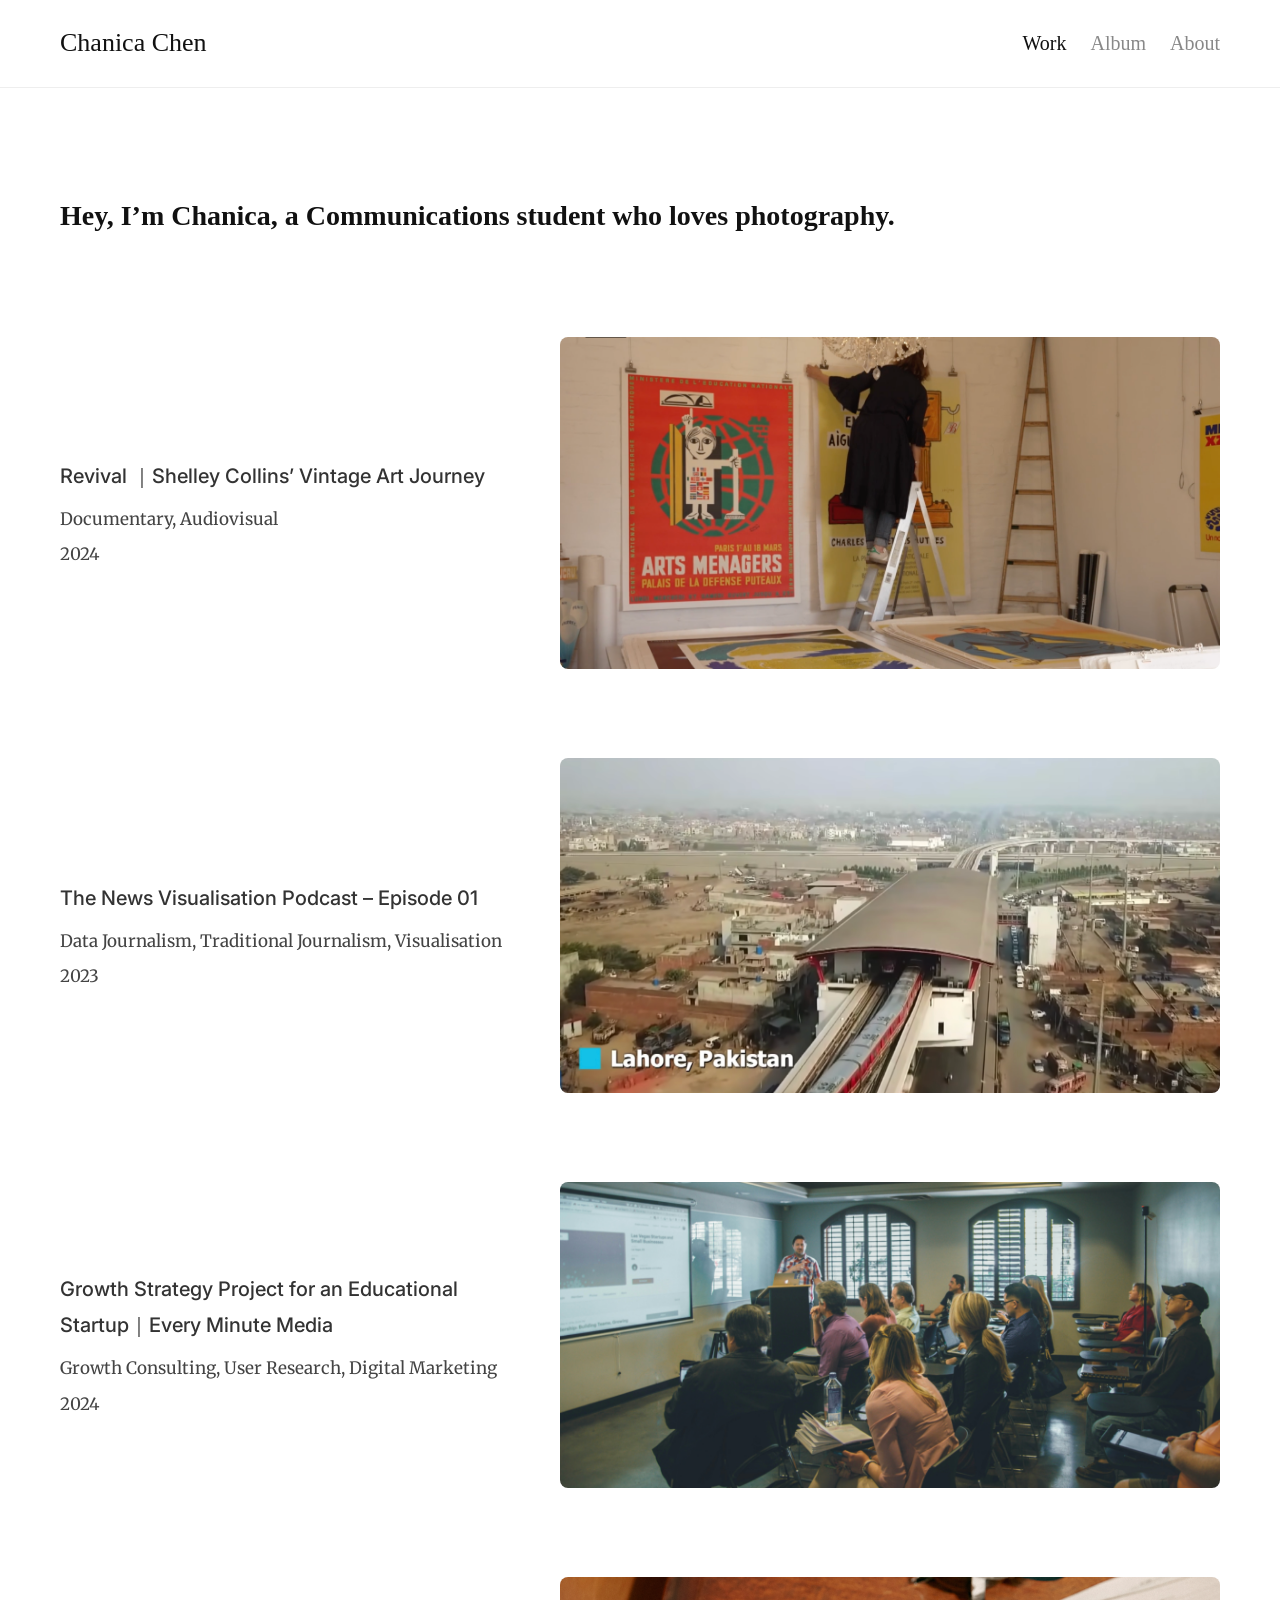
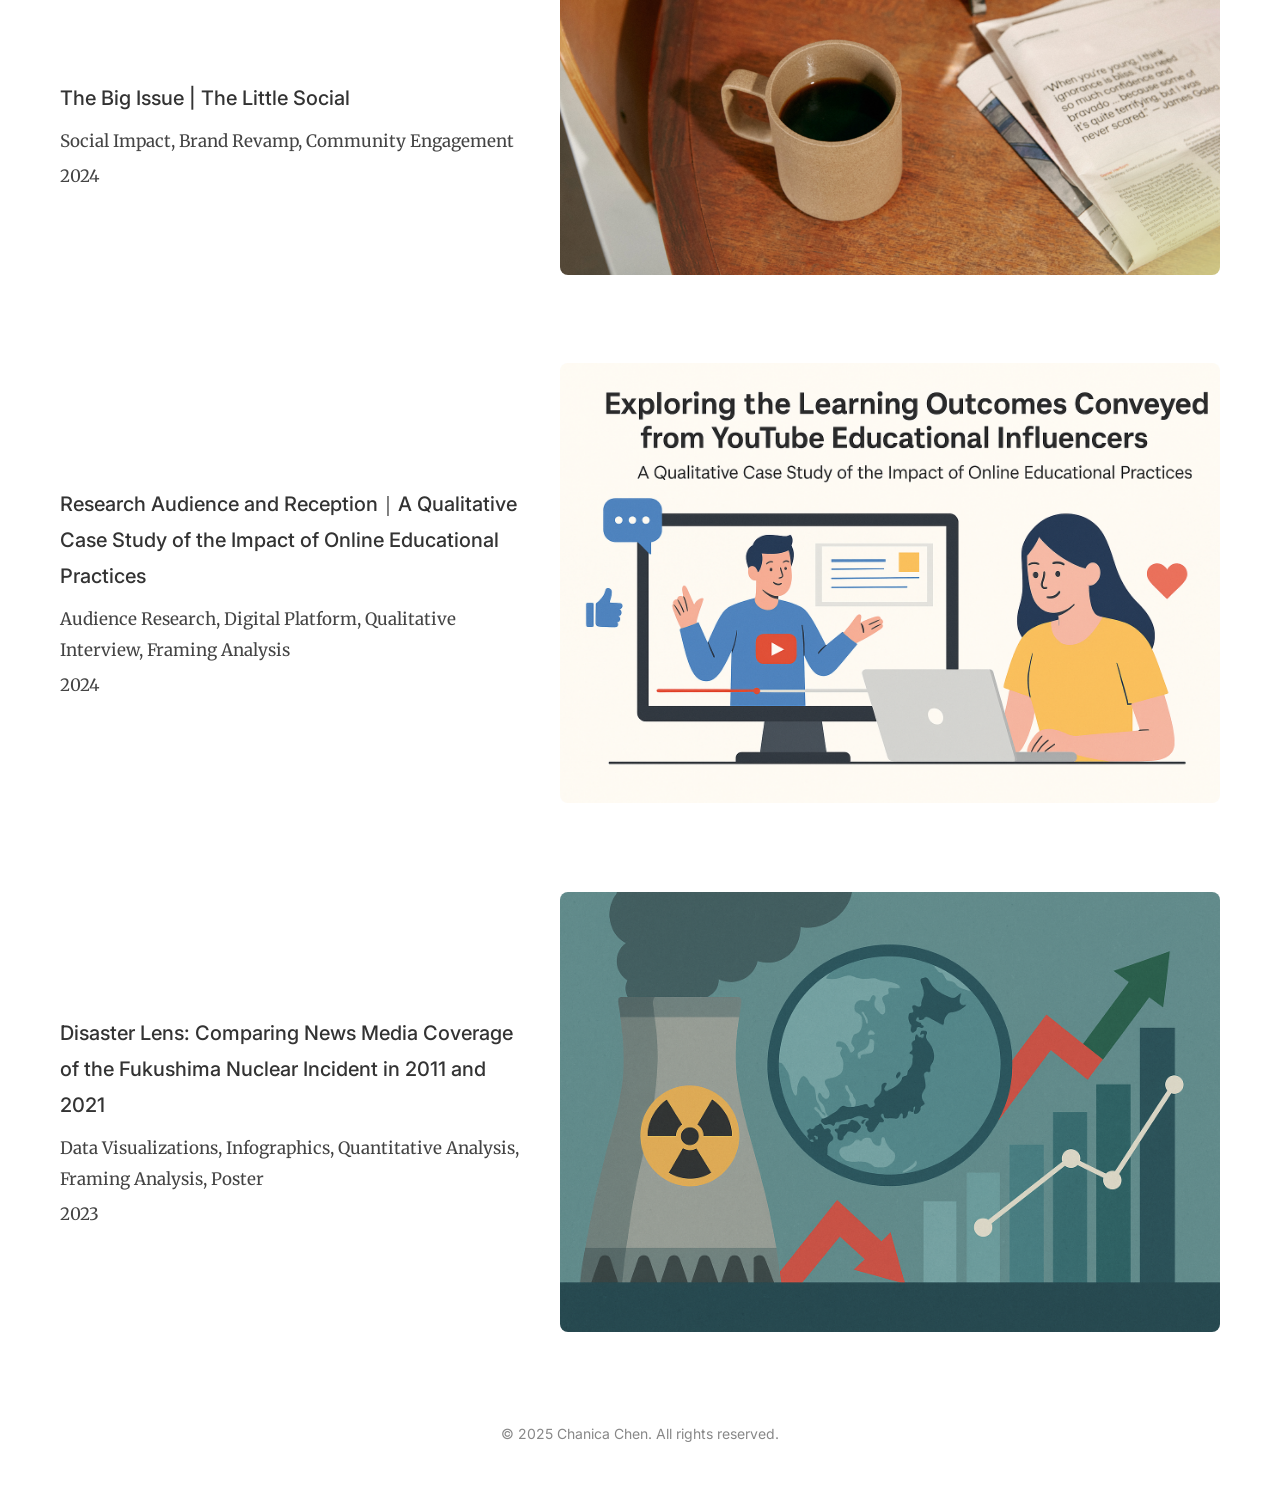
==== index.html @ d1aa795c "chanicachen" ====
<!DOCTYPE html>
<html lang="en">
<head>
  <meta charset="UTF-8" />
  <meta name="viewport" content="width=device-width, initial-scale=1.0" />
  <title>Chanica Chen – Portfolio</title>
  <link href="https://fonts.googleapis.com/css2?family=Inter:wght@400;500;600;700&family=Kranky&family=Merriweather:ital,wght@0,400;0,700;1,400&family=Bubblegum+Sans&display=swap" rel="stylesheet" />
  <style>
    body { font-family: 'Merriweather', serif; margin: 0; background: #fff; color: #111; line-height: 1.8; }
    header { font-family: 'Kranky', cursive; display: flex; justify-content: space-between; align-items: center; padding: 20px 60px; border-bottom: 1px solid #eee; }
    .site-title { font-size: 26px; font-weight: 400; text-decoration: none; color: #111; font-family: 'Kranky', cursive; }
    nav a { margin-left: 20px; text-decoration: none; font-family: 'Kranky', cursive; font-size: 20px; color: #888; transition: color 0.2s ease; }
    nav a:hover, nav a.active { color: #111; }
    .intro { padding: 80px 60px 40px; max-width: 1200px; margin: auto; font-family: 'Inter', sans-serif; text-align: left; }
    .intro h1 { font-size: 28px; margin-bottom: 16px; font-family: 'Kranky', cursive; }
    .intro .contact { font-size: 16px; color: #aaa; margin-top: 8px; font-family: 'Inter', sans-serif; }
    .intro .contact a { color: #0070f3; text-decoration: none; }
    .intro .contact a:hover { text-decoration: underline; }
    .project { display: flex; flex-wrap: wrap; align-items: center; justify-content: space-between; padding: 40px 60px; max-width: 1200px; margin: auto; gap: 40px; }
    .project-text { flex: 1 1 400px; }
    .project-text a { text-decoration: none; }
    .project-text a:hover { text-decoration: none; }
    .project-image { flex: 1 1 600px; }
    .project-image img { width: 100%; height: auto; border-radius: 8px; }
    .project h2 { font-size: 20px; font-weight: 500; color: #333; margin-bottom: 10px; font-family: 'Inter', sans-serif; transition: color 0.2s ease; }
    .project a:hover h2 { color: #0070f3; }
    .project p { font-size: 17px; margin: 5px 0; color: #444; }
    footer { text-align: center; padding: 40px 20px; color: #888; font-size: 14px; font-family: 'Inter', sans-serif; }
  </style>
</head>
<body>
<header>
  <a class="site-title" href="index.html">Chanica Chen</a>
  <nav>
    <a href="index.html" class="active">Work</a>
    <a href="album.html">Album</a>
    <a href="about.html">About</a>
  </nav>
</header>

  <section class="intro">
    <h1 title="Hey, I’m Chanica, a Communications student who loves photography.">Hey, I’m Chanica, a Communications student who loves photography.</h1>

  </section>

  <!-- Project 1 -->
  <section class="project">
    <div class="project-text">
      <a href="project1.html">
        <h2 title="Revival ｜Shelley Collins’ Vintage Art Journey">Revival ｜Shelley Collins’ Vintage Art Journey</h2>
      </a>
      <p>Documentary, Audiovisual</p>
      <p>2024</p>
    </div>
    <div class="project-image">
      <a href="project1.html">
        <img src="images/revival-project.png" alt="Revival Project Image" />
      </a>
    </div>
  </section>

  <!-- Project 2 -->
  <section class="project">
    <div class="project-text">
      <a href="project2-podcast.html">
        <h2 title="The News Visualisation Podcast – Episode 01">The News Visualisation Podcast – Episode 01</h2>
      </a>
      <p>Data Journalism, Traditional Journalism, Visualisation</p>
      <p>2023</p>
    </div>
    <div class="project-image">
      <a href="project2-podcast.html">
        <img src="images/podcast-thumbnail.png" alt="Podcast Project Image" />
      </a>
    </div>
  </section>

  <!-- Project 3 -->
  <section class="project">
    <div class="project-text">
      <a href="project3-growth-strategy.html">
        <h2 title="Growth Strategy Project for an Educational Startup｜Every Minute Media">Growth Strategy Project for an Educational Startup｜Every Minute Media</h2>
      </a>
      <p>Growth Consulting, User Research, Digital Marketing</p>
      <p>2024</p>
    </div>
    <div class="project-image">
      <a href="project3-growth-strategy.html">
        <img src="images/project3-cover-alt.png" alt="Growth Strategy Project Cover" />
      </a>
    </div>
  </section>

  <!-- Project 4 -->
  <section class="project">
    <div class="project-text">
      <a href="project4-big-issue.html">
        <h2 title="The Big Issue | The Little Social">The Big Issue | The Little Social</h2>
      </a>
      <p>Social Impact, Brand Revamp, Community Engagement</p>
      <p>2024</p>
    </div>
    <div class="project-image">
      <a href="project4-big-issue.html">
        <img src="images/project4-big-issue.png" alt="The Big Issue | The Little Social" />
      </a>
    </div>
  </section>

  <!-- Project 5 -->
  <section class="project">
    <div class="project-text">
      <a href="project5.html">
        <h2 title="Research Audience and Reception｜A Qualitative Case Study of the Impact of Online Educational Practices">Research Audience and Reception｜A Qualitative Case Study of the Impact of Online Educational Practices</h2>
      </a>
      <p>Audience Research, Digital Platform, Qualitative Interview, Framing Analysis</p>
      <p>2024</p>
    </div>
    <div class="project-image">
      <a href="project5.html">
        <img src="images/project5-cover.jpg" alt="Research Audience and Reception Project Cover" />
      </a>
    </div>
  </section>

  <!-- Project 6 -->
  <section class="project">
    <div class="project-text">
      <a href="project6-disaster-lens.html">
        <h2 title="Disaster Lens: Comparing News Media Coverage of the Fukushima Nuclear Incident in 2011 and 2021">Disaster Lens: Comparing News Media Coverage of the Fukushima Nuclear Incident in 2011 and 2021</h2>
      </a>
      <p>Data Visualizations, Infographics, Quantitative Analysis, Framing Analysis, Poster</p>
      <p>2023</p>
    </div>
    <div class="project-image">
      <a href="project6-disaster-lens.html">
        <img src="images/disasterlens.jpg" alt="Disaster Lens Poster Preview" />
      </a>
    </div>
  </section>

  <footer>
    © 2025 Chanica Chen. All rights reserved.
  </footer>
</body>
</html>
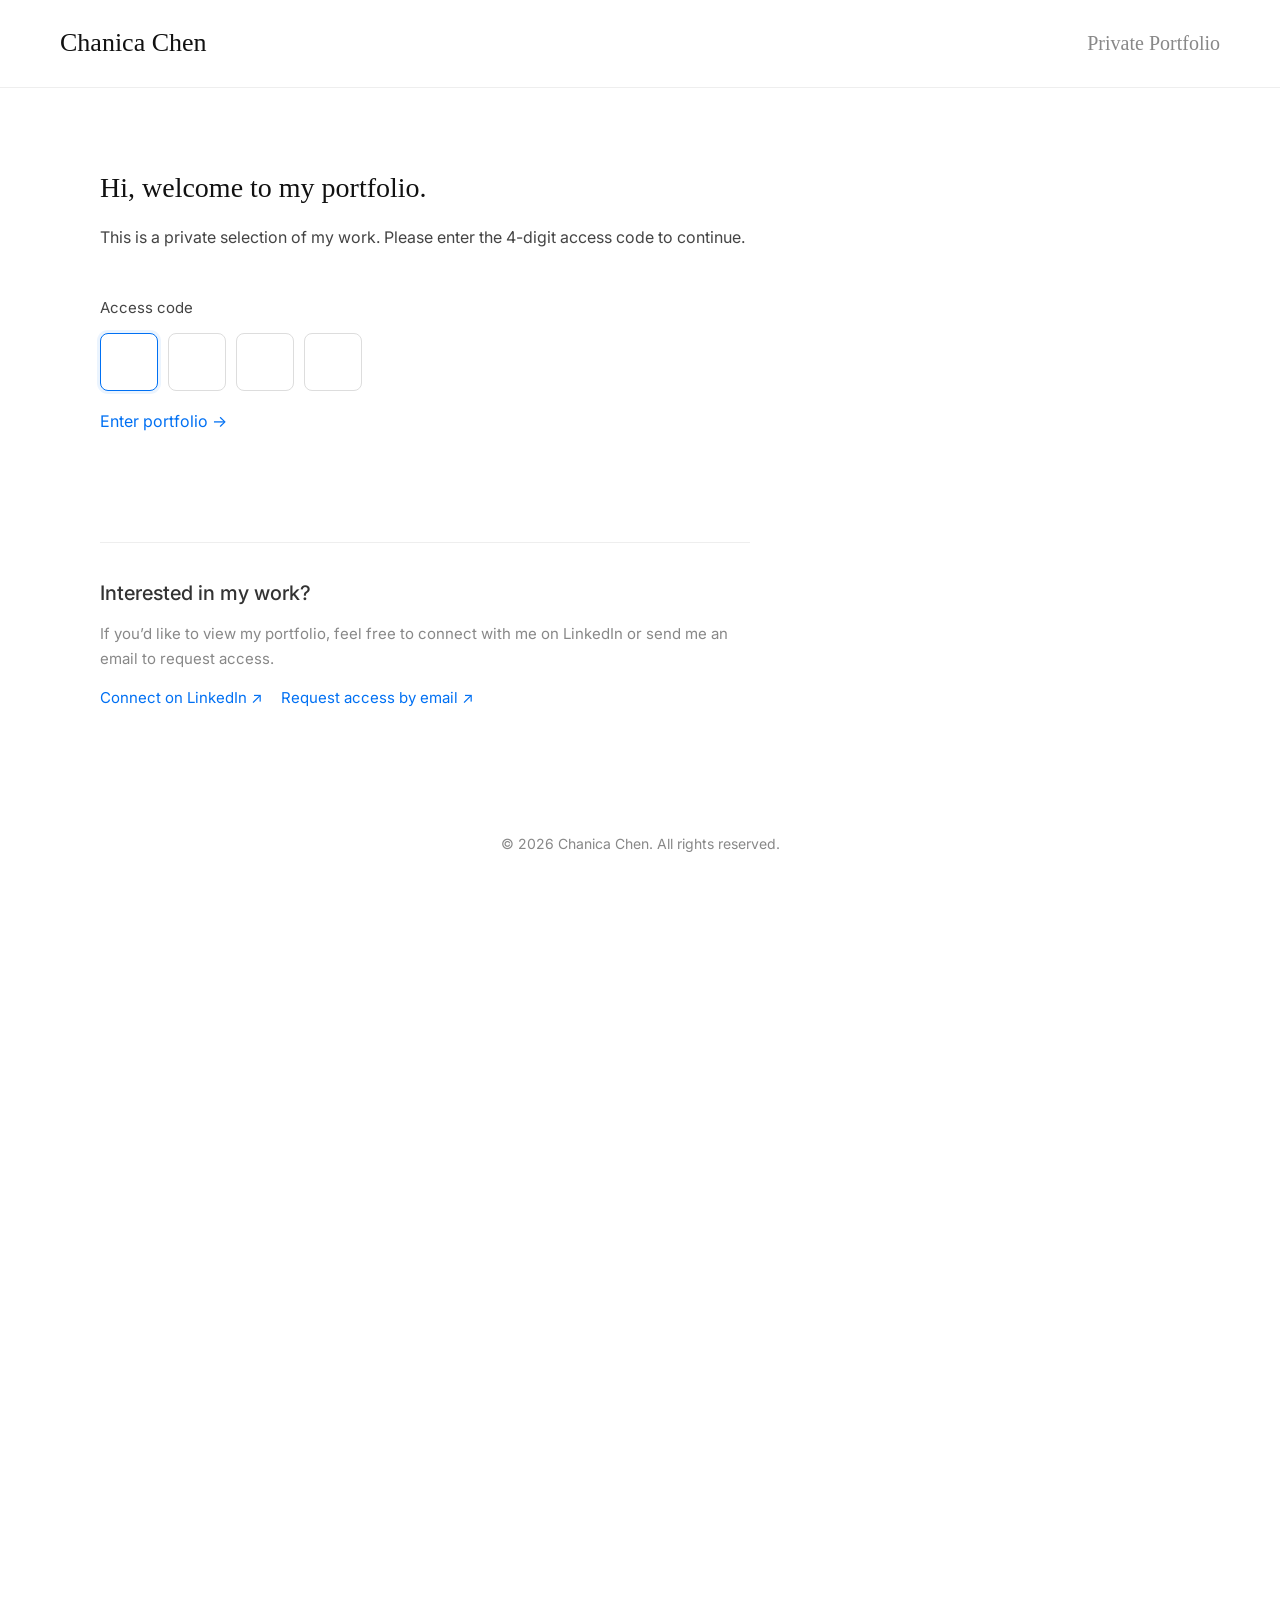
==== commit e616d152: "Update index.html" ====
--- a/index.html
+++ b/index.html
@@ -27,6 +27,20 @@
     .project p { font-size: 17px; margin: 5px 0; color: #444; }
     footer { text-align: center; padding: 40px 20px; color: #888; font-size: 14px; font-family: 'Inter', sans-serif; }
   </style>
+  <meta name="robots" content="noindex, nofollow, noarchive">
+
+<script>
+  document.documentElement.classList.add("access-locked");
+</script>
+
+<style>
+  html.access-locked body > *:not(#portfolio-access-gate) {
+    visibility: hidden !important;
+  }
+</style>
+
+<link rel="stylesheet" href="access-gate-v2.css">
+<script src="access-gate-v2.js" defer></script>
 </head>
 <body>
 <header>
--- a/access-gate-v2.css
+++ b/access-gate-v2.css
@@ -0,0 +1,244 @@
+/* Chanica Chen — Private Portfolio Gate
+   Designed to match the existing portfolio:
+   white background, Kranky headings/nav, Inter UI, blue links. */
+
+html.access-locked,
+html.access-locked body {
+  min-height: 100%;
+  overflow: hidden;
+}
+
+html.access-locked body > *:not(#portfolio-access-gate) {
+  visibility: hidden !important;
+}
+
+#portfolio-access-gate,
+#portfolio-access-gate * {
+  box-sizing: border-box;
+}
+
+#portfolio-access-gate {
+  visibility: visible !important;
+  position: fixed;
+  inset: 0;
+  z-index: 2147483647;
+  overflow-y: auto;
+  background: #fff;
+  color: #111;
+  opacity: 1;
+  transition: opacity 220ms ease;
+}
+
+#portfolio-access-gate.is-leaving {
+  opacity: 0;
+  pointer-events: none;
+}
+
+/* Match the site's existing header */
+.access-header {
+  font-family: 'Kranky', cursive;
+  display: flex;
+  justify-content: space-between;
+  align-items: center;
+  padding: 20px 60px;
+  border-bottom: 1px solid #eee;
+}
+
+.access-site-title {
+  margin: 0;
+  font-family: 'Kranky', cursive;
+  font-size: 26px;
+  font-weight: 400;
+  color: #111;
+}
+
+.access-header-note {
+  margin: 0;
+  font-family: 'Kranky', cursive;
+  font-size: 20px;
+  color: #888;
+}
+
+/* Same content width/padding rhythm as the original homepage intro */
+.access-main {
+  max-width: 1200px;
+  margin: auto;
+  padding: 80px 60px 40px;
+  font-family: 'Inter', sans-serif;
+}
+
+.access-main h1 {
+  margin: 0 0 16px;
+  font-family: 'Kranky', cursive;
+  font-size: 28px;
+  font-weight: 400;
+  line-height: 1.4;
+}
+
+.access-intro {
+  max-width: 650px;
+  margin: 0;
+  color: #444;
+  font-size: 16px;
+  line-height: 1.8;
+}
+
+.access-form {
+  margin-top: 42px;
+  max-width: 520px;
+}
+
+.access-label {
+  display: block;
+  margin-bottom: 12px;
+  color: #444;
+  font-family: 'Inter', sans-serif;
+  font-size: 15px;
+}
+
+.access-pin-row {
+  display: flex;
+  gap: 10px;
+}
+
+.access-pin {
+  width: 58px;
+  height: 58px;
+  padding: 0;
+  border: 1px solid #ddd;
+  border-radius: 8px;
+  outline: none;
+  background: #fff;
+  color: #111;
+  font-family: 'Inter', sans-serif;
+  font-size: 22px;
+  text-align: center;
+  transition: border-color 0.2s ease, box-shadow 0.2s ease;
+}
+
+.access-pin:focus {
+  border-color: #0070f3;
+  box-shadow: 0 0 0 3px rgba(0, 112, 243, 0.08);
+}
+
+.access-submit {
+  display: inline-block;
+  margin-top: 20px;
+  padding: 0;
+  border: 0;
+  background: transparent;
+  color: #0070f3;
+  font-family: 'Inter', sans-serif;
+  font-size: 16px;
+  cursor: pointer;
+}
+
+.access-submit:hover {
+  text-decoration: underline;
+}
+
+.access-error {
+  min-height: 24px;
+  margin: 12px 0 0;
+  color: #b42318;
+  font-family: 'Inter', sans-serif;
+  font-size: 14px;
+}
+
+.access-pin-row.is-error {
+  animation: access-shake 260ms ease;
+}
+
+@keyframes access-shake {
+  0%, 100% { transform: translateX(0); }
+  25% { transform: translateX(-5px); }
+  50% { transform: translateX(4px); }
+  75% { transform: translateX(-2px); }
+}
+
+.access-contact {
+  max-width: 650px;
+  margin-top: 70px;
+  padding-top: 32px;
+  border-top: 1px solid #eee;
+}
+
+.access-contact h2 {
+  margin: 0 0 10px;
+  color: #333;
+  font-family: 'Inter', sans-serif;
+  font-size: 20px;
+  font-weight: 500;
+}
+
+.access-contact p {
+  margin: 0 0 12px;
+  color: #888;
+  font-family: 'Inter', sans-serif;
+  font-size: 15px;
+  line-height: 1.7;
+}
+
+.access-links {
+  display: flex;
+  flex-wrap: wrap;
+  gap: 18px;
+}
+
+.access-links a {
+  color: #0070f3;
+  font-family: 'Inter', sans-serif;
+  font-size: 15px;
+  text-decoration: none;
+}
+
+.access-links a:hover {
+  text-decoration: underline;
+}
+
+.access-footer {
+  max-width: 1200px;
+  margin: 40px auto 0;
+  padding: 40px 20px;
+  color: #888;
+  font-family: 'Inter', sans-serif;
+  font-size: 14px;
+  text-align: center;
+}
+
+@media (max-width: 700px) {
+  .access-header {
+    padding: 18px 20px;
+  }
+
+  .access-site-title {
+    font-size: 23px;
+  }
+
+  .access-header-note {
+    font-size: 17px;
+  }
+
+  .access-main {
+    padding: 58px 20px 30px;
+  }
+
+  .access-pin {
+    width: 54px;
+    height: 54px;
+  }
+
+  .access-contact {
+    margin-top: 56px;
+  }
+}
+
+@media (prefers-reduced-motion: reduce) {
+  #portfolio-access-gate {
+    transition: none;
+  }
+
+  .access-pin-row.is-error {
+    animation: none;
+  }
+}
